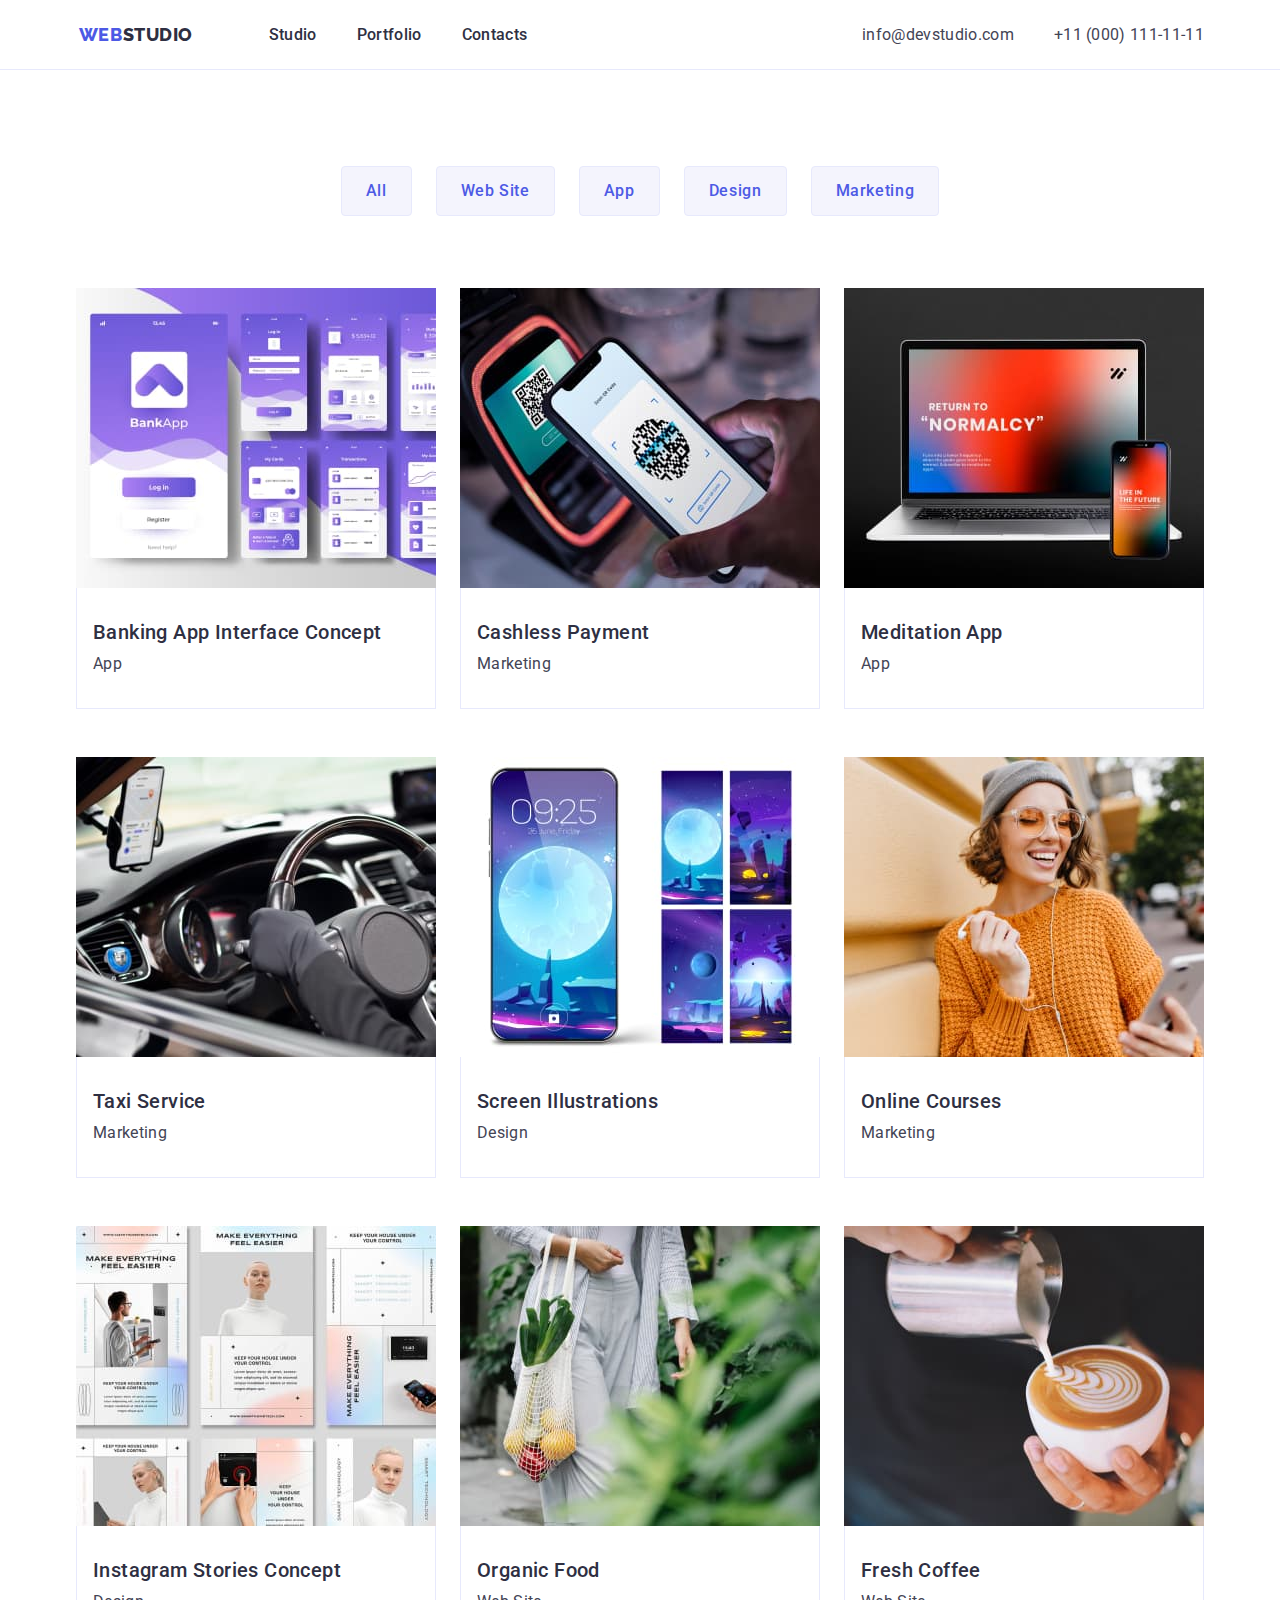
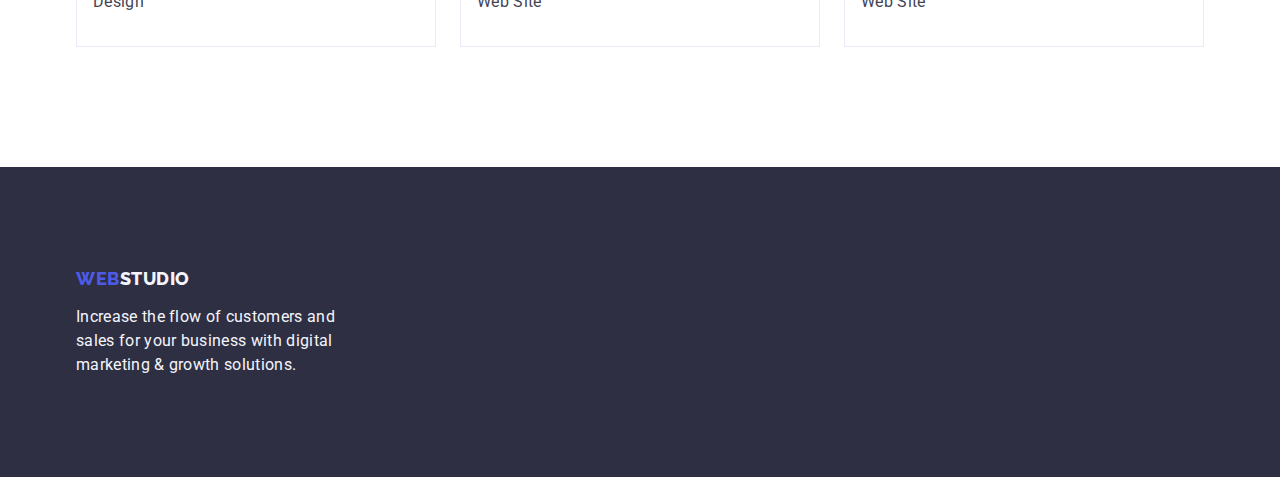
==== portfolio.html @ f6adb778 "Initial commit" ====
<!DOCTYPE html>
<html lang="en">
  <head>
    <meta charset="UTF-8" />
    <meta name="viewport" content="width=device-width, initial-scale=1.0" />
    <title>Portfolio</title>
    <link rel="preconnect" href="https://fonts.googleapis.com" />
    <link rel="preconnect" href="https://fonts.gstatic.com" crossorigin />
    <link
      rel="stylesheet"
      href="https://cdnjs.cloudflare.com/ajax/libs/modern-normalize/1.0.0/modern-normalize.min.css"
    />
    <link
      href="https://fonts.googleapis.com/css2?family=Raleway:wght@800&family=Roboto:wght@400;500;700;900&display=swap"
      rel="stylesheet"
    />

    <link href="css/styles.css" rel="stylesheet" />
  </head>

  <body>
    <header class="header-container">
      <div class="header-position container">
        <nav class="nav">
          <a href="./index.html" class="logo">
            Web<span class="studio-highlight">Studio</span></a
          >

          <ul class="nav-menu">
            <li>
              <a class="nav-menu-link" href="./index.html">Studio</a>
            </li>
            <li>
              <a class="nav-menu-link" href="./portfolio.html">Portfolio</a>
            </li>
            <li>
              <a class="nav-menu-link" href="">Contacts</a>
            </li>
          </ul>
        </nav>

        <address>
          <ul class="contact-list">
            <li>
              <a class="contact-link" href="mailto:info@devstudio.com"
                >info@devstudio.com</a
              >
            </li>
            <li>
              <a class="contact-link" href="tel:+110001111111"
                >+11 (000) 111-11-11</a
              >
            </li>
          </ul>
        </address>
      </div>
    </header>

    <main class="background">
      <section class="section-portfolio">
        <div class="container">
          <h1 class="visually-hidden">...</h1>
          <ul class="nav-button">
            <li><button class="button-style" type="button">All</button></li>
            <li>
              <button class="button-style" type="button">Web Site</button>
            </li>
            <li><button class="button-style" type="button">App</button></li>
            <li><button class="button-style" type="button">Design</button></li>
            <li>
              <button class="button-style" type="button">Marketing</button>
            </li>
          </ul>

          <ul class="list">
            <li class="list-style-portfolio">
              <a class="link-decoration" href="">
                <img
                  src="./images/bank_app.jpg"
                  width="360"
                  height="300"
                  alt="Bank aplications"
                />
                <div class="link-style">
                  <h2 class="photo-list-name">Banking App Interface Concept</h2>
                  <p class="photo-list-type">App</p>
                </div>
              </a>
            </li>

            <li class="list-style-portfolio">
              <a class="link-decoration" href="">
                <img
                  src="./images/telefon.jpg"
                  width="360"
                  height="300"
                  alt="Payment by mobilephone"
                />
                <div class="link-style">
                  <h2 class="photo-list-name">Cashless Payment</h2>
                  <p class="photo-list-type">Marketing</p>
                </div>
              </a>
            </li>
            <li class="list-style-portfolio">
              <a class="link-decoration" href="">
                <img
                  src="./images/laptop.jpg"
                  width="360"
                  height="300"
                  alt="Laptop
            and mobilephone"
                />
                <div class="link-style">
                  <h2 class="photo-list-name">Meditation App</h2>
                  <p class="photo-list-type">App</p>
                </div>
              </a>
            </li>
            <li class="list-style-portfolio">
              <a class="link-decoration" href="">
                <img
                  src="./images/taxi.jpg"
                  width="360"
                  height="300"
                  alt="Car inside"
                />
                <div class="link-style">
                  <h2 class="photo-list-name">Taxi Service</h2>
                  <p class="photo-list-type">Marketing</p>
                </div>
              </a>
            </li>
            <li class="list-style-portfolio">
              <a class="link-decoration" href="">
                <img
                  src="./images/ekrany.jpg"
                  width="360"
                  height="300"
                  alt="Screens"
                />
                <div class="link-style">
                  <h2 class="photo-list-name">Screen Illustrations</h2>
                  <p class="photo-list-type">Design</p>
                </div>
              </a>
            </li>
            <li class="list-style-portfolio">
              <a class="link-decoration" href="">
                <img
                  src="./images/baba.jpg"
                  width="360"
                  height="300"
                  alt="Young women in orange sweater"
                />
                <div class="link-style">
                  <h2 class="photo-list-name">Online Courses</h2>
                  <p class="photo-list-type">Marketing</p>
                </div>
              </a>
            </li>
            <li class="list-style-portfolio">
              <a class="link-decoration" href="">
                <img
                  src="./images/ludzie.jpg"
                  width="360"
                  height="300"
                  alt="People miniatures"
                />
                <div class="link-style">
                  <h2 class="photo-list-name">Instagram Stories Concept</h2>
                  <p class="photo-list-type">Design</p>
                </div>
              </a>
            </li>
            <li class="list-style-portfolio">
              <a class="link-decoration" href="">
                <img
                  src="./images/zakupy.jpg"
                  width="360"
                  height="300"
                  alt="Organic food in the bag"
                />
                <div class="link-style">
                  <h2 class="photo-list-name">Organic Food</h2>
                  <p class="photo-list-type">Web Site</p>
                </div>
              </a>
            </li>
            <li class="list-style-portfolio">
              <a class="link-decoration" href="">
                <img
                  src="./images/kawa.jpg"
                  width="360"
                  height="300"
                  alt="Coffee with milk"
                />
                <div class="link-style">
                  <h2 class="photo-list-name">Fresh Coffee</h2>

                  <p class="photo-list-type">Web Site</p>
                </div>
              </a>
            </li>
          </ul>
        </div>
      </section>
    </main>

    <footer class="footer-container">
      <div class="container">
        <a href="./index.html" class="logo-footer">
          Web<span class="footer-highlight">Studio</span></a
        >
        <p class="footer-text">
          Increase the flow of customers and sales for your business with
          digital marketing & growth solutions.
        </p>
      </div>
    </footer>
  </body>
</html>
---- css/styles.css ----
:root {
  --color-iris: #4d5ae5;
  --color-ocean: #404bbf;
  --color-navyblue: #2e2f42;
  --color-slate: #434455;
  --color-white: white;
  --color-cloud: #f4f4fd;
}

* {
  box-sizing: border-box;
  margin: 0;
  padding: 0;
}

.visually-hidden {
  position: absolute;
  width: 1px;
  height: 1px;
  margin: -1px;
  border: 0;
  padding: 0;
  white-space: nowrap;
  clip-path: inset(100%);
  clip: rect(0 0 0 0);
  overflow: hidden;
}

img {
  display: block;
  max-width: 100%;
  height: auto;
}

.header-container {
  border-bottom: 1px solid #e7e9fc;
  background-color: var(--color-white);
}

.header-position {
  display: flex;

  align-items: center;
}

.container {
  padding: 0 15px;
  margin: 0 auto;
  max-width: 1158px;
}

.nav {
  margin: 0 auto;
  display: flex;

  align-items: center;
}

.nav-menu {
  list-style: none;
  display: flex;
  gap: 40px;
  margin-right: 332px;
}

.nav-menu-link {
  color: var(--color-navyblue);
  font-size: 16px;
  font-weight: 500;
  line-height: 1.5;
  letter-spacing: 0.02em;
  padding: 24px 0;
  text-decoration: none;
}

.nav-menu-link:hover {
  color: var(--color-ocean);
}

.nav-menu-link:focus {
  color: var(--color-ocean);
}

.logo {
  font-family: Raleway, sans-serif;
  font-size: 18px;
  font-weight: 800;
  line-height: 1.17;
  letter-spacing: 0.03em;
  color: var(--color-iris);
  text-transform: uppercase;
  margin-right: 76px;
  padding-top: 24px;
  padding-bottom: 24px;
  display: flex;
  text-decoration: none;
}

.logo .studio-highlight {
  color: var(--color-navyblue);
}

.header-list {
  font-size: 20px;
  font-weight: 500;
  color: var(--color-navyblue);
  line-height: 1.2;
  letter-spacing: 0.02em;
  margin-bottom: 8px;
}

.header-list-type {
  font-size: 16px;
  font-weight: 400;
  line-height: 1.5;
  letter-spacing: 0.02em;
  color: var(--color-slate);
}

.contact-list {
  display: flex;
  gap: 40px;
  list-style: none;
}

.contact-link {
  color: var(--color-slate);
  font-style: normal;
  font-size: 16px;
  font-weight: 400;
  line-height: 1.5;
  letter-spacing: 0.02em;
  text-decoration: none;
}

.contact-link:hover {
  color: var(--color-ocean);
}
.contact-link:focus {
  color: var(--color-ocean);
}

.section-container {
  background-color: var(--color-navyblue);
  padding: 188px 0;
}

.header-index {
  color: var(--WHITE, #fff);
  text-align: center;
  font-size: 56px;
  line-height: 1.07;
  letter-spacing: 0.02em;
  max-width: 496px;
  margin: 0 auto;
  padding-bottom: 48px;
}

.button-header {
  color: var(--color-white);
  font-family: "Roboto", sans-serif;
  font-size: 16px;
  font-weight: 500;
  line-height: 1.5;
  letter-spacing: 0.04em;
  background-color: var(--color-iris);
  cursor: pointer;
  display: block;
  justify-content: center;
  min-width: 169px;
  height: 56px;
  border: none;
  border-radius: 4px;
  margin: 0 auto;
}

.button-header:hover {
  background-color: var(--color-ocean);
}

.button-header:focus {
  background-color: var(--color-ocean);
}

button {
  cursor: pointer;
  border: none;
  border-radius: 4px;
}

.nav-button {
  display: flex;
  list-style: none;
  margin: 0;
  padding-left: 0;
  justify-content: center;
  gap: 24px;
  margin-bottom: 72px;
}

.button-style {
  font-family: "Roboto", sans-serif;
  font-weight: 500;
  font-size: 16px;
  line-height: 1.5;
  letter-spacing: 0.04em;
  color: var(--color-iris);
  background: var(--color-cloud);
  cursor: pointer;
  padding: 12px 24px;
  border: 1px solid #e7e9fc;
}

button:hover {
  background: var(--color-ocean);
  color: var(--color-white);
  border: 1px solid transparent;
}

button:focus {
  background: var(--color-ocean);
  color: var(--color-white);
  border: 1px solid transparent;
}

.section {
  padding: 120px 0;
}

.list-wrapper {
  display: flex;
  list-style: none;
  gap: 24px;
}

.list-style {
  flex-basis: calc((100% - 72px) / 4);
  max-width: calc((100% - 72px) / 4);
}

body {
  font-family: "Roboto", sans-serif;
  color: #434455;
  line-height: 1.6;
  background-color: var(--color-white);
}

.background {
  background-color: var(--color-white);
}

.section-tree {
  padding-bottom: 120px;
}

.title-style {
  font-size: 36px;
  font-weight: 700;
  line-height: 1.11;
  letter-spacing: 0.02em;
  color: var(--color-navyblue);
  text-transform: capitalize;
  margin-bottom: 72px;
}

.photo-item {
  flex-basis: calc((100% - 3 * 16px) / 3);
}

.location {
  text-align: center;
}

.section-four {
  background-color: var(--color-cloud);
  padding-top: 120px;
  padding-bottom: 120px;
}

.section-list-style {
  background-color: var(--color-white);
  flex-basis: calc((100% - 3 * 24px) / 4);
  border-radius: 0px 0px 4px 4px;
}

.header-list-wrapper {
  padding: 32px 0px;
}

.name-list {
  font-size: 20px;
  font-weight: 500;
  color: var(--color-navyblue);
  line-height: 1.2;
  letter-spacing: 0.02em;
  text-align: center;
  margin-bottom: 8px;
}

.position-name {
  font-size: 16px;
  font-weight: 400;
  line-height: 1.5;
  letter-spacing: 0.02em;
  color: var(--color-slate);
  text-align: center;
}

.photo-list-name {
  font-size: 20px;
  font-weight: 500;
  line-height: 1.2;
  letter-spacing: 0.02em;
  color: var(--color-navyblue);
  margin-bottom: 8px;
}

.photo-list-type {
  font-family: Roboto;
  font-size: 16px;
  font-weight: 400;
  line-height: 1.5;
  color: var(--color-slate);
  letter-spacing: 0.02em;
}

.section-portfolio {
  padding-top: 96px;
  padding-bottom: 120px;
}

.link-decoration {
  text-decoration: none;
}

.list {
  display: flex;
  flex-wrap: wrap;
  column-gap: 24px;
  row-gap: 48px;
  list-style: none;
  flex-basis: calc((100% - 48px) / 3);
}

.list-style-portfolio {
  flex-basis: calc((100% - 48px) / 3);
}

.link-style {
  padding: 32px 16px;
  border: 1px solid #e7e9fc;
  border-top: none;

  max-width: 100%;
  height: auto;
}

.footer-container {
  padding: 100px 0;
  background: var(--color-navyblue);
}

.logo-footer {
  font-family: Raleway, sans-serif;
  font-size: 18px;
  font-weight: 800;
  line-height: 1.17;
  letter-spacing: 0.03em;
  color: var(--color-iris);
  text-transform: uppercase;
  margin-bottom: 16px;
  display: inline-block;
  text-decoration: none;
}
.footer-highlight {
  color: var(--color-cloud);
}

.footer-text {
  color: var(--color-cloud);
  font-size: 16px;
  font-weight: 400;
  line-height: 1.5;
  letter-spacing: 0.02em;
  max-width: 264px;
}
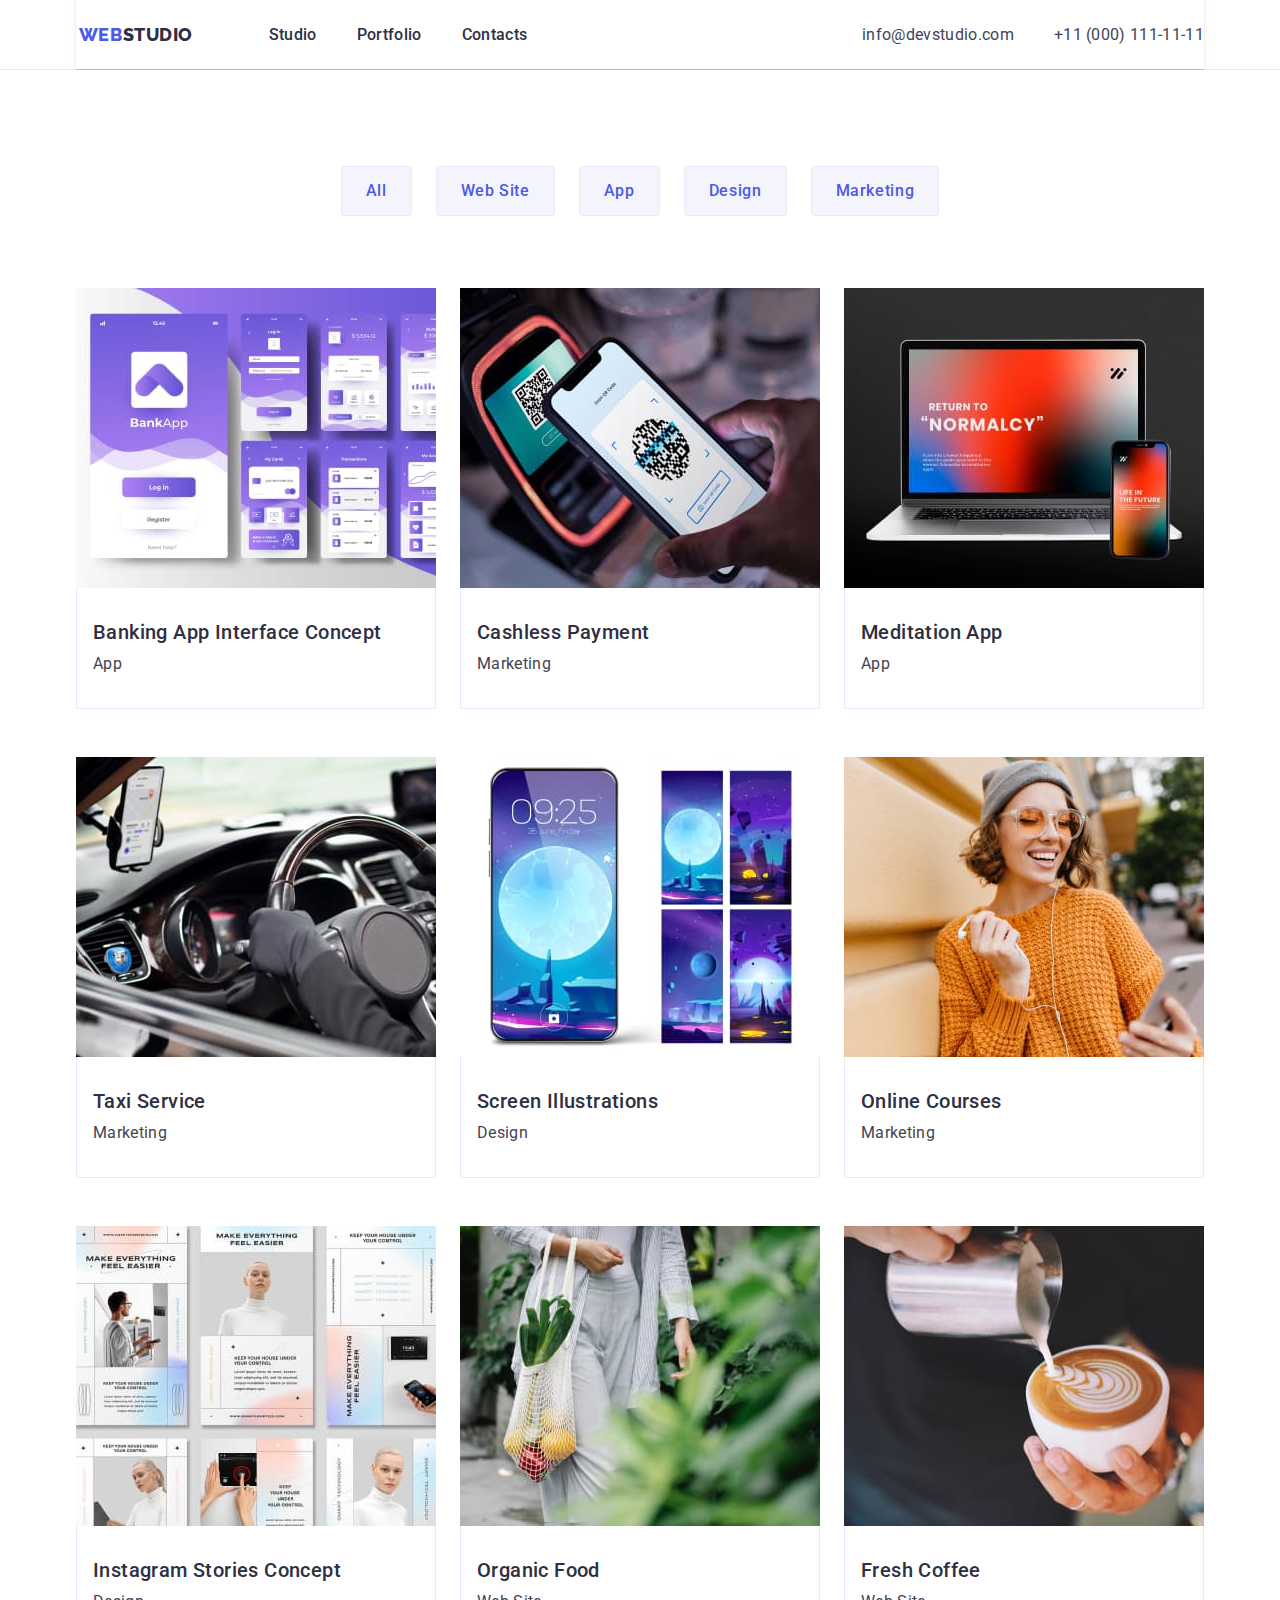
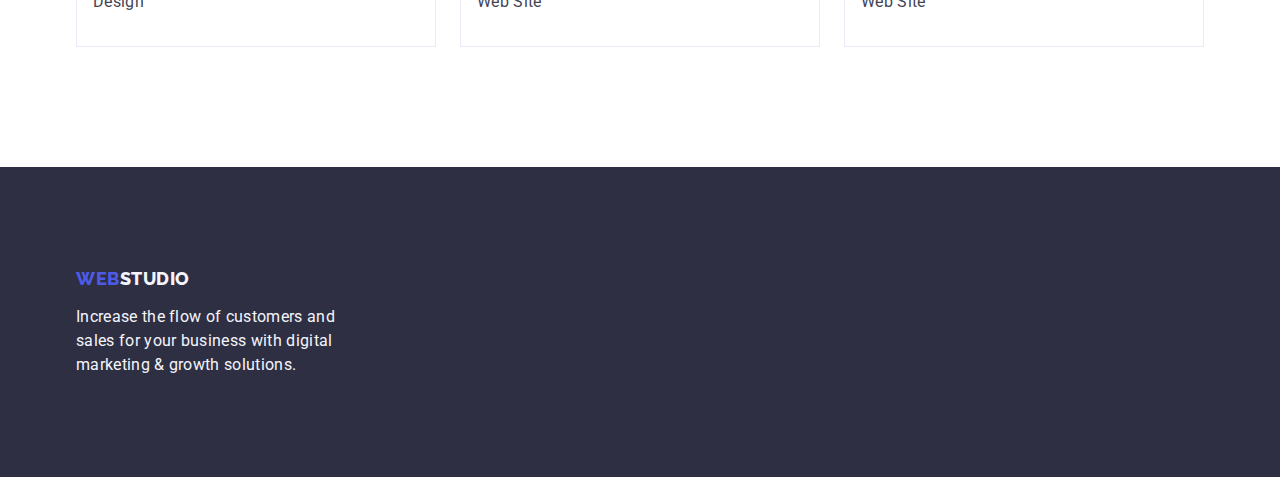
==== commit 0678b81e: "update header" ====
--- a/portfolio.html
+++ b/portfolio.html
@@ -20,39 +20,41 @@
 
   <body>
     <header class="header-container">
-      <div class="header-position container">
-        <nav class="nav">
-          <a href="./index.html" class="logo">
-            Web<span class="studio-highlight">Studio</span></a
-          >
-
-          <ul class="nav-menu">
-            <li>
-              <a class="nav-menu-link" href="./index.html">Studio</a>
-            </li>
-            <li>
-              <a class="nav-menu-link" href="./portfolio.html">Portfolio</a>
-            </li>
-            <li>
-              <a class="nav-menu-link" href="">Contacts</a>
-            </li>
-          </ul>
-        </nav>
-
-        <address>
-          <ul class="contact-list">
-            <li>
-              <a class="contact-link" href="mailto:info@devstudio.com"
-                >info@devstudio.com</a
-              >
-            </li>
-            <li>
-              <a class="contact-link" href="tel:+110001111111"
-                >+11 (000) 111-11-11</a
-              >
-            </li>
-          </ul>
-        </address>
+      <div class="container">
+        <div class="header-position">
+          <nav class="nav">
+            <a href="./index.html" class="logo">
+              Web<span class="studio-highlight">Studio</span></a
+            >
+
+            <ul class="nav-menu">
+              <li>
+                <a class="nav-menu-link" href="./index.html">Studio</a>
+              </li>
+              <li>
+                <a class="nav-menu-link" href="./portfolio.html">Portfolio</a>
+              </li>
+              <li>
+                <a class="nav-menu-link" href="">Contacts</a>
+              </li>
+            </ul>
+          </nav>
+
+          <address>
+            <ul class="contact-list">
+              <li>
+                <a class="contact-link" href="mailto:info@devstudio.com"
+                  >info@devstudio.com</a
+                >
+              </li>
+              <li>
+                <a class="contact-link" href="tel:+110001111111"
+                  >+11 (000) 111-11-11</a
+                >
+              </li>
+            </ul>
+          </address>
+        </div>
       </div>
     </header>
 
--- a/css/styles.css
+++ b/css/styles.css
@@ -5,6 +5,7 @@
   --color-slate: #434455;
   --color-white: white;
   --color-cloud: #f4f4fd;
+  --color-green: #31d0aa;
 }
 
 * {
@@ -39,8 +40,10 @@
 
 .header-position {
   display: flex;
-
   align-items: center;
+  box-shadow: 0px 1px 6px 0px rgba(46, 47, 66, 0.08),
+    0px 1px 1px 0px rgba(46, 47, 66, 0.16),
+    0px 2px 1px 0px rgba(46, 47, 66, 0.08);
 }
 
 .container {
@@ -52,7 +55,6 @@
 .nav {
   margin: 0 auto;
   display: flex;
-
   align-items: center;
 }
 
@@ -140,9 +142,18 @@
   color: var(--color-ocean);
 }
 
-.section-container {
+.layered-background {
   background-color: var(--color-navyblue);
   padding: 188px 0;
+  max-width: 1440px;
+  background-repeat: no-repeat;
+  background-position: center;
+  background-size: cover;
+  background-image: linear-gradient(
+      rgba(46, 47, 66, 0.7),
+      rgba(46, 47, 66, 0.7)
+    ),
+    url(../images/people-office.jpg);
 }
 
 .header-index {
@@ -215,15 +226,19 @@
   background: var(--color-ocean);
   color: var(--color-white);
   border: 1px solid transparent;
+  box-shadow: 0px 2px 2px 0px rgba(0, 0, 0, 0.12),
+    0px 2px 1px 0px rgba(0, 0, 0, 0.08), 0px 3px 1px 0px rgba(0, 0, 0, 0.1);
 }
 
 button:focus {
   background: var(--color-ocean);
   color: var(--color-white);
   border: 1px solid transparent;
-}
-
-.section {
+  box-shadow: 0px 2px 2px 0px rgba(0, 0, 0, 0.12),
+    0px 2px 1px 0px rgba(0, 0, 0, 0.08), 0px 3px 1px 0px rgba(0, 0, 0, 0.1);
+}
+
+.section-two {
   padding: 120px 0;
 }
 
@@ -236,6 +251,21 @@
 .list-style {
   flex-basis: calc((100% - 72px) / 4);
   max-width: calc((100% - 72px) / 4);
+}
+
+.icon-list-wrapper {
+  display: flex;
+  align-items: center;
+  justify-content: center;
+  height: 112px;
+  background-color: var(--color-cloud);
+  border-radius: 4px;
+  margin-bottom: 8px;
+}
+
+.icon-list {
+  width: 64px;
+  height: 64px;
 }
 
 body {
@@ -281,6 +311,9 @@
   background-color: var(--color-white);
   flex-basis: calc((100% - 3 * 24px) / 4);
   border-radius: 0px 0px 4px 4px;
+  box-shadow: 0px 2px 1px 0px rgba(46, 47, 66, 0.08),
+    0px 1px 1px 0px rgba(46, 47, 66, 0.16),
+    0px 1px 6px 0px rgba(46, 47, 66, 0.08);
 }
 
 .header-list-wrapper {
@@ -304,6 +337,49 @@
   letter-spacing: 0.02em;
   color: var(--color-slate);
   text-align: center;
+}
+
+.team-social {
+  display: flex;
+  justify-content: center;
+  gap: 24px;
+}
+
+.team-social-icon {
+  width: 40px;
+  height: 40px;
+  list-style: none;
+  gap: 24px;
+  margin-top: 8px;
+}
+
+.team-social-icon-link {
+  width: 100%;
+  height: 100%;
+  background-color: #4d5ae5;
+  border-radius: 50%;
+  display: flex;
+  align-items: center;
+  justify-content: center;
+}
+
+.team-social-icon-link:hover {
+  background-color: var(--color-ocean);
+}
+
+.team-social-icon-link:focus {
+  background-color: var(--color-ocean);
+}
+
+.social-icon-color {
+  width: 16px;
+  height: 16px;
+  fill: #f4f4fd;
+  display: inline-block;
+  width: 1em;
+  height: 1em;
+  stroke-width: 0;
+  stroke: currentColor;
 }
 
 .photo-list-name {
@@ -344,13 +420,23 @@
 
 .list-style-portfolio {
   flex-basis: calc((100% - 48px) / 3);
+  display: block;
+}
+
+.list-style-portfolio:hover {
+  box-shadow: 0px 1px 6px rgba(46, 47, 66, 0.08),
+    0px 1px 1px rgba(46, 47, 66, 0.16), 0px 2px 1px rgba(46, 47, 66, 0.08);
+}
+
+.list-style-portfolio:focus {
+  box-shadow: 0px 1px 6px rgba(46, 47, 66, 0.08),
+    0px 1px 1px rgba(46, 47, 66, 0.16), 0px 2px 1px rgba(46, 47, 66, 0.08);
 }
 
 .link-style {
   padding: 32px 16px;
   border: 1px solid #e7e9fc;
   border-top: none;
-
   max-width: 100%;
   height: auto;
 }
@@ -358,6 +444,15 @@
 .footer-container {
   padding: 100px 0;
   background: var(--color-navyblue);
+}
+
+.footer-logo-wrapper {
+  margin-right: 120px;
+}
+
+.footer-position {
+  display: flex;
+  align-items: baseline;
 }
 
 .logo-footer {
@@ -384,3 +479,49 @@
   letter-spacing: 0.02em;
   max-width: 264px;
 }
+
+.social-text {
+  font-weight: 500;
+  font-size: 16px;
+  line-height: 1.5;
+  letter-spacing: 0.02em;
+  color: var(--color-white);
+  margin-bottom: 16px;
+}
+
+.footer-social-position {
+  display: flex;
+
+  gap: 16px;
+}
+
+.footer-social-icon {
+  height: 40px;
+  width: 40px;
+  list-style: none;
+  gap: 16px;
+}
+
+.footer-social-link {
+  width: 100%;
+  height: 100%;
+  background-color: var(--color-iris);
+  border-radius: 50%;
+  display: flex;
+  align-items: center;
+  justify-content: center;
+}
+
+.footer-social-link:focus {
+  background-color: var(--color-green);
+}
+
+.footer-social-link:hover {
+  background-color: var(--color-green);
+}
+
+.footer-social-icon-color {
+  fill: var(--color-cloud);
+  width: 24px;
+  height: 24px;
+}
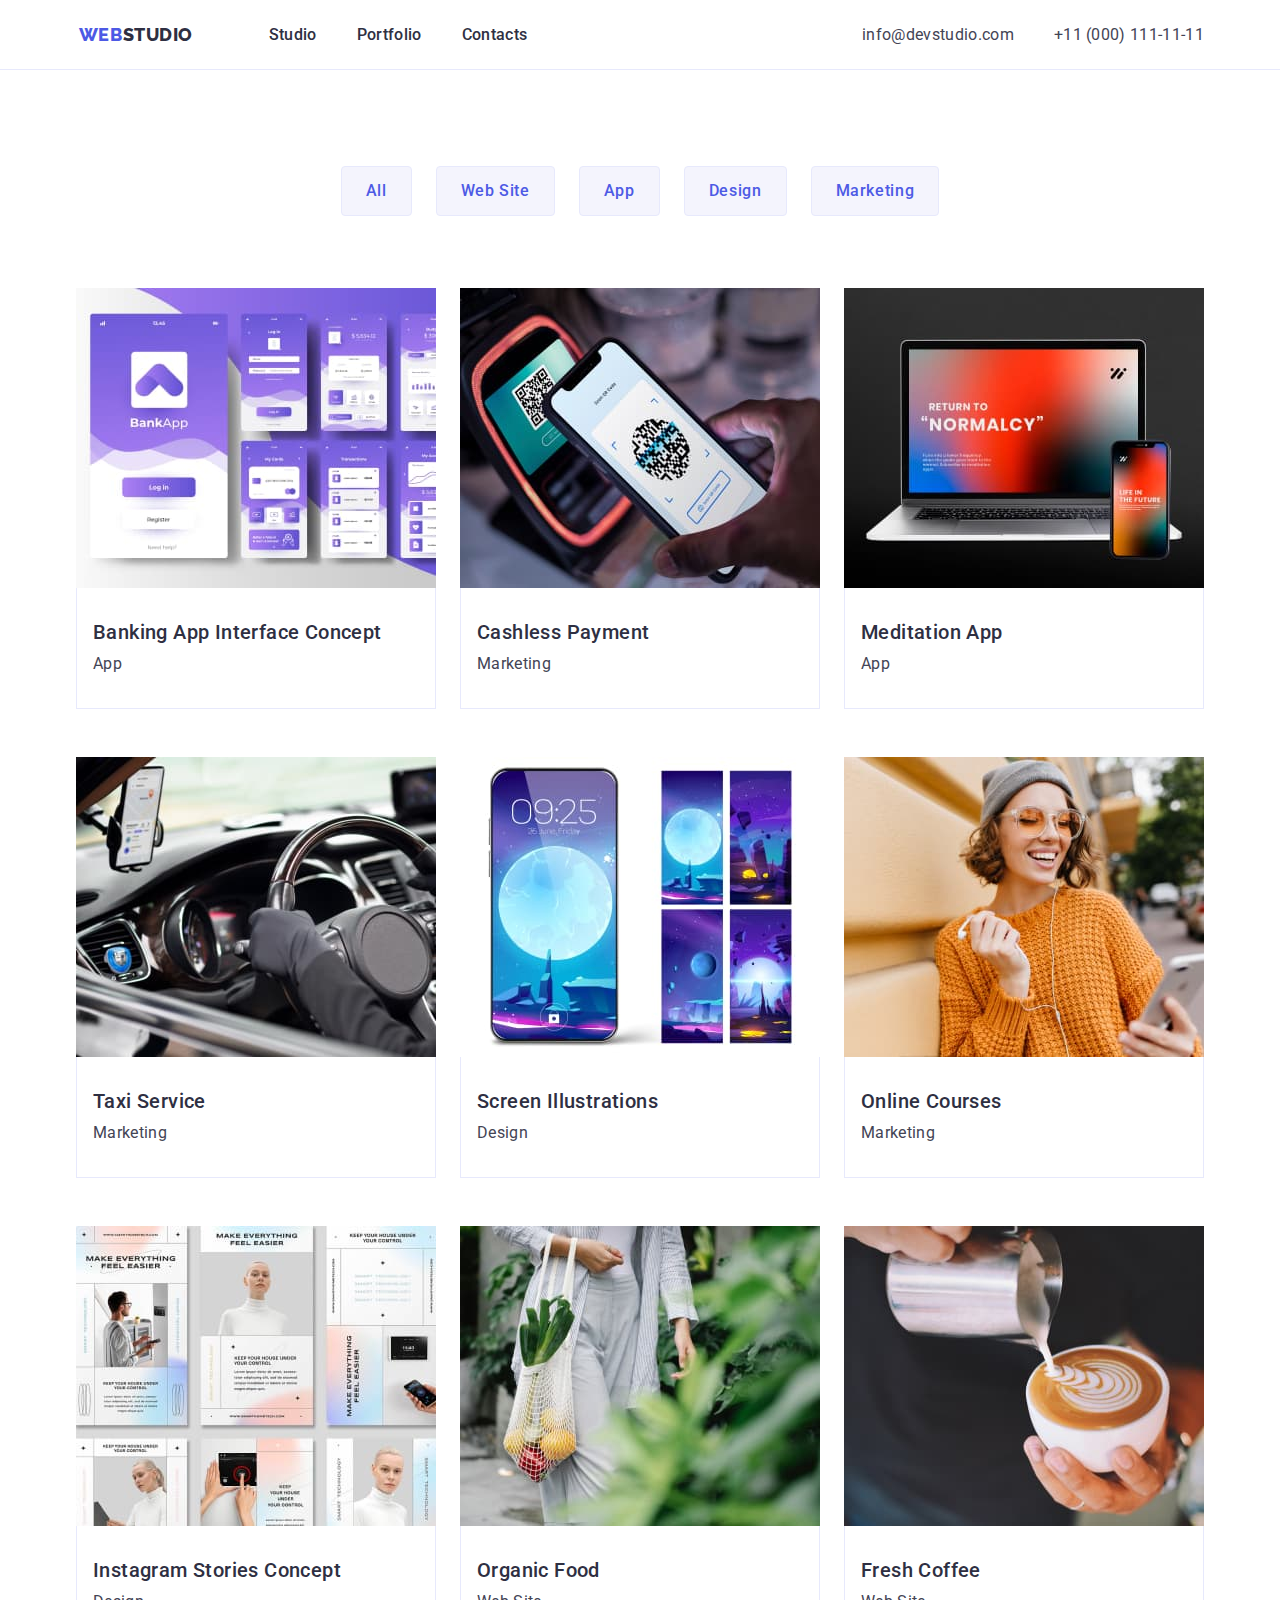
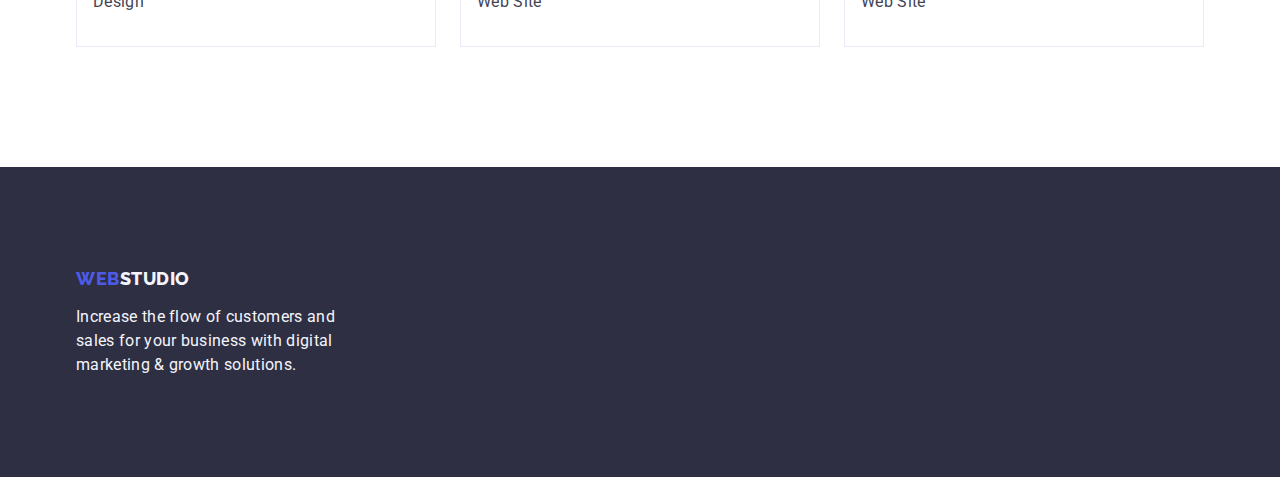
==== commit 7c6c4ea0: "update footer" ====
--- a/portfolio.html
+++ b/portfolio.html
@@ -20,41 +20,39 @@
 
   <body>
     <header class="header-container">
-      <div class="container">
-        <div class="header-position">
-          <nav class="nav">
-            <a href="./index.html" class="logo">
-              Web<span class="studio-highlight">Studio</span></a
-            >
-
-            <ul class="nav-menu">
-              <li>
-                <a class="nav-menu-link" href="./index.html">Studio</a>
-              </li>
-              <li>
-                <a class="nav-menu-link" href="./portfolio.html">Portfolio</a>
-              </li>
-              <li>
-                <a class="nav-menu-link" href="">Contacts</a>
-              </li>
-            </ul>
-          </nav>
-
-          <address>
-            <ul class="contact-list">
-              <li>
-                <a class="contact-link" href="mailto:info@devstudio.com"
-                  >info@devstudio.com</a
-                >
-              </li>
-              <li>
-                <a class="contact-link" href="tel:+110001111111"
-                  >+11 (000) 111-11-11</a
-                >
-              </li>
-            </ul>
-          </address>
-        </div>
+      <div class="header-position">
+        <nav class="nav">
+          <a href="./index.html" class="logo">
+            Web<span class="studio-highlight">Studio</span></a
+          >
+
+          <ul class="nav-menu">
+            <li>
+              <a class="nav-menu-link" href="./index.html">Studio</a>
+            </li>
+            <li>
+              <a class="nav-menu-link" href="./portfolio.html">Portfolio</a>
+            </li>
+            <li>
+              <a class="nav-menu-link" href="">Contacts</a>
+            </li>
+          </ul>
+        </nav>
+
+        <address>
+          <ul class="contact-list">
+            <li>
+              <a class="contact-link" href="mailto:info@devstudio.com"
+                >info@devstudio.com</a
+              >
+            </li>
+            <li>
+              <a class="contact-link" href="tel:+110001111111"
+                >+11 (000) 111-11-11</a
+              >
+            </li>
+          </ul>
+        </address>
       </div>
     </header>
 
--- a/css/styles.css
+++ b/css/styles.css
@@ -38,12 +38,18 @@
   background-color: var(--color-white);
 }
 
+.box-shadow {
+  box-shadow: 0px 2px 1px rgba(46, 47, 66, 0.08),
+    0px 1px 1px rgba(46, 47, 66, 0.16), 0px 1px 6px rgba(46, 47, 66, 0.08);
+}
+
 .header-position {
+  padding: 0 15px;
+  margin: 0 auto;
+  max-width: 1158px;
   display: flex;
   align-items: center;
-  box-shadow: 0px 1px 6px 0px rgba(46, 47, 66, 0.08),
-    0px 1px 1px 0px rgba(46, 47, 66, 0.16),
-    0px 2px 1px 0px rgba(46, 47, 66, 0.08);
+  justify-content: center;
 }
 
 .container {
@@ -453,6 +459,9 @@
 .footer-position {
   display: flex;
   align-items: baseline;
+  padding: 0 15px;
+  margin: 0 auto;
+  max-width: 1158px;
 }
 
 .logo-footer {
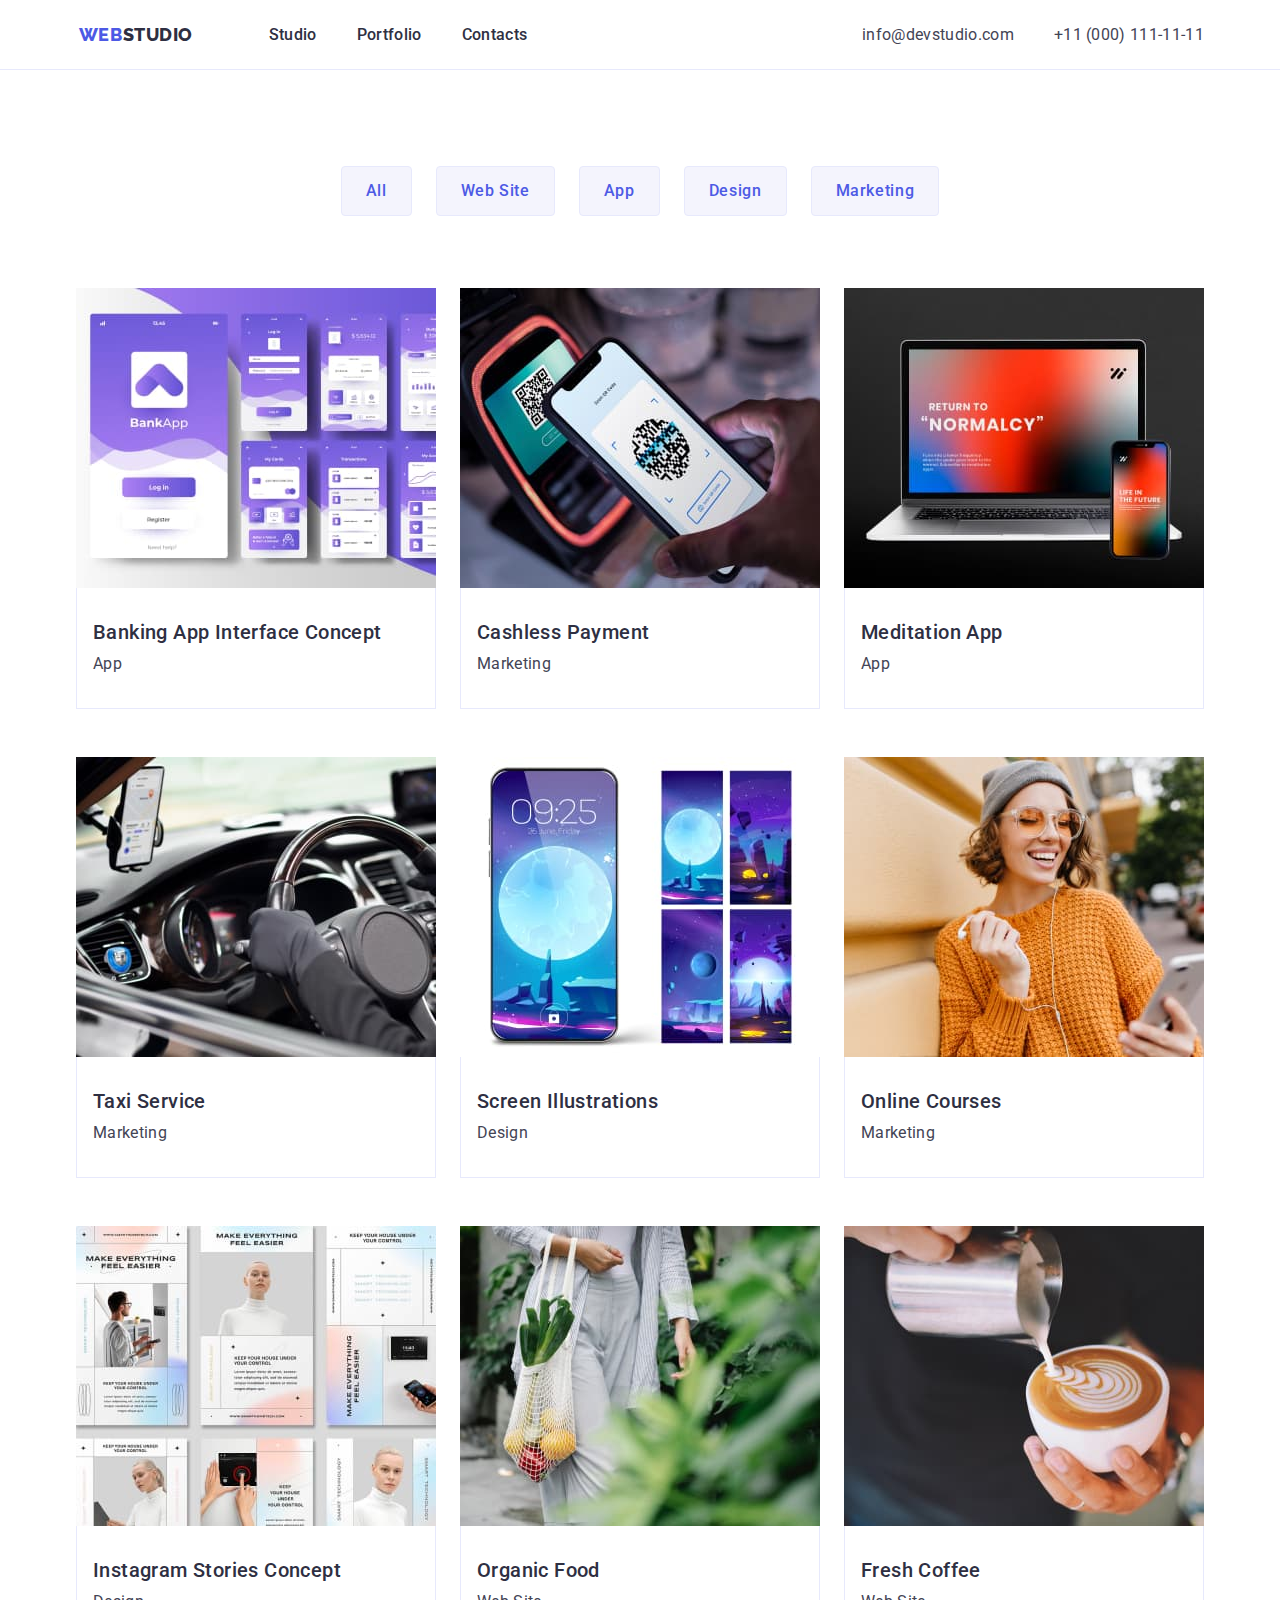
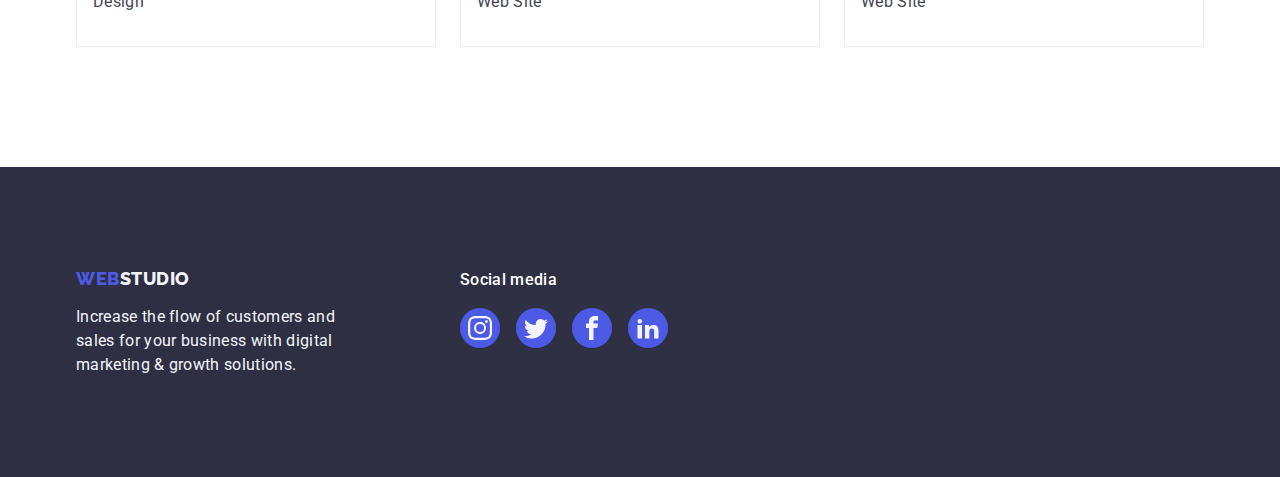
==== commit 9c21a199: "update" ====
--- a/portfolio.html
+++ b/portfolio.html
@@ -208,14 +208,57 @@
     </main>
 
     <footer class="footer-container">
-      <div class="container">
-        <a href="./index.html" class="logo-footer">
-          Web<span class="footer-highlight">Studio</span></a
-        >
-        <p class="footer-text">
-          Increase the flow of customers and sales for your business with
-          digital marketing & growth solutions.
-        </p>
+      <div class="footer-position">
+        <div class="footer-logo-wrapper">
+          <a href="./index.html" class="logo-footer">
+            Web<span class="footer-highlight">Studio</span></a
+          >
+          <p class="footer-text">
+            Increase the flow of customers and sales for your business with
+            digital marketing & growth solutions.
+          </p>
+        </div>
+        <div>
+          <p class="social-text">Social media</p>
+          <ul class="footer-social-position">
+            <li class="footer-social-icon">
+              <a class="footer-social-link" href="">
+                <svg width="24" height="24" class="footer-social-icon-color">
+                  <use
+                    href="./images/icons.svg/symbol-defs.svg#icon-instagram-2"
+                  ></use>
+                </svg>
+              </a>
+            </li>
+            <li class="footer-social-icon">
+              <a class="footer-social-link" href="">
+                <svg width="24" height="24" class="footer-social-icon-color">
+                  <use
+                    href="./images/icons.svg/symbol-defs.svg#icon-twitter"
+                  ></use>
+                </svg>
+              </a>
+            </li>
+            <li class="footer-social-icon">
+              <a class="footer-social-link" href="">
+                <svg width="24" height="24" class="footer-social-icon-color">
+                  <use
+                    href="./images/icons.svg/symbol-defs.svg#icon-facebook"
+                  ></use>
+                </svg>
+              </a>
+            </li>
+            <li class="footer-social-icon">
+              <a class="footer-social-link" href="">
+                <svg width="24" height="24" class="footer-social-icon-color">
+                  <use
+                    href="./images/icons.svg/symbol-defs.svg#icon-linkedin2"
+                  ></use>
+                </svg>
+              </a>
+            </li>
+          </ul>
+        </div>
       </div>
     </footer>
   </body>
--- a/css/styles.css
+++ b/css/styles.css
@@ -6,6 +6,7 @@
   --color-white: white;
   --color-cloud: #f4f4fd;
   --color-green: #31d0aa;
+  --color-light-slate: #8e8f99;
 }
 
 * {
@@ -378,8 +379,6 @@
 }
 
 .social-icon-color {
-  width: 16px;
-  height: 16px;
   fill: #f4f4fd;
   display: inline-block;
   width: 1em;
@@ -445,6 +444,53 @@
   border-top: none;
   max-width: 100%;
   height: auto;
+}
+
+.section-five {
+  padding: 120px 0;
+}
+
+.customers {
+  font-size: 36px;
+  line-height: 1.11;
+  color: var(--color-navyblue);
+  margin-bottom: 72px;
+}
+
+.logo-icons-position {
+  display: flex;
+  gap: 24px;
+  list-style: none;
+}
+
+.logo-icon {
+  width: calc((100% - 120px) / 6);
+  height: 88px;
+}
+
+.logo-icon-link {
+  width: 100%;
+  height: 100%;
+  border: 1px solid #8e8f99;
+  border-radius: 4px;
+  display: flex;
+  align-items: center;
+  justify-content: center;
+  color: var(--color-light-slate);
+}
+
+.logo-icon-link:hover {
+  border-color: var(--color-ocean);
+  color: var(--color-ocean);
+}
+
+.logo-icon-link:focus {
+  border-color: var(--color-ocean);
+  color: var(--color-ocean);
+}
+
+.logo-icon-color {
+  fill: currentColor;
 }
 
 .footer-container {
@@ -531,6 +577,4 @@
 
 .footer-social-icon-color {
   fill: var(--color-cloud);
-  width: 24px;
-  height: 24px;
-}
+}
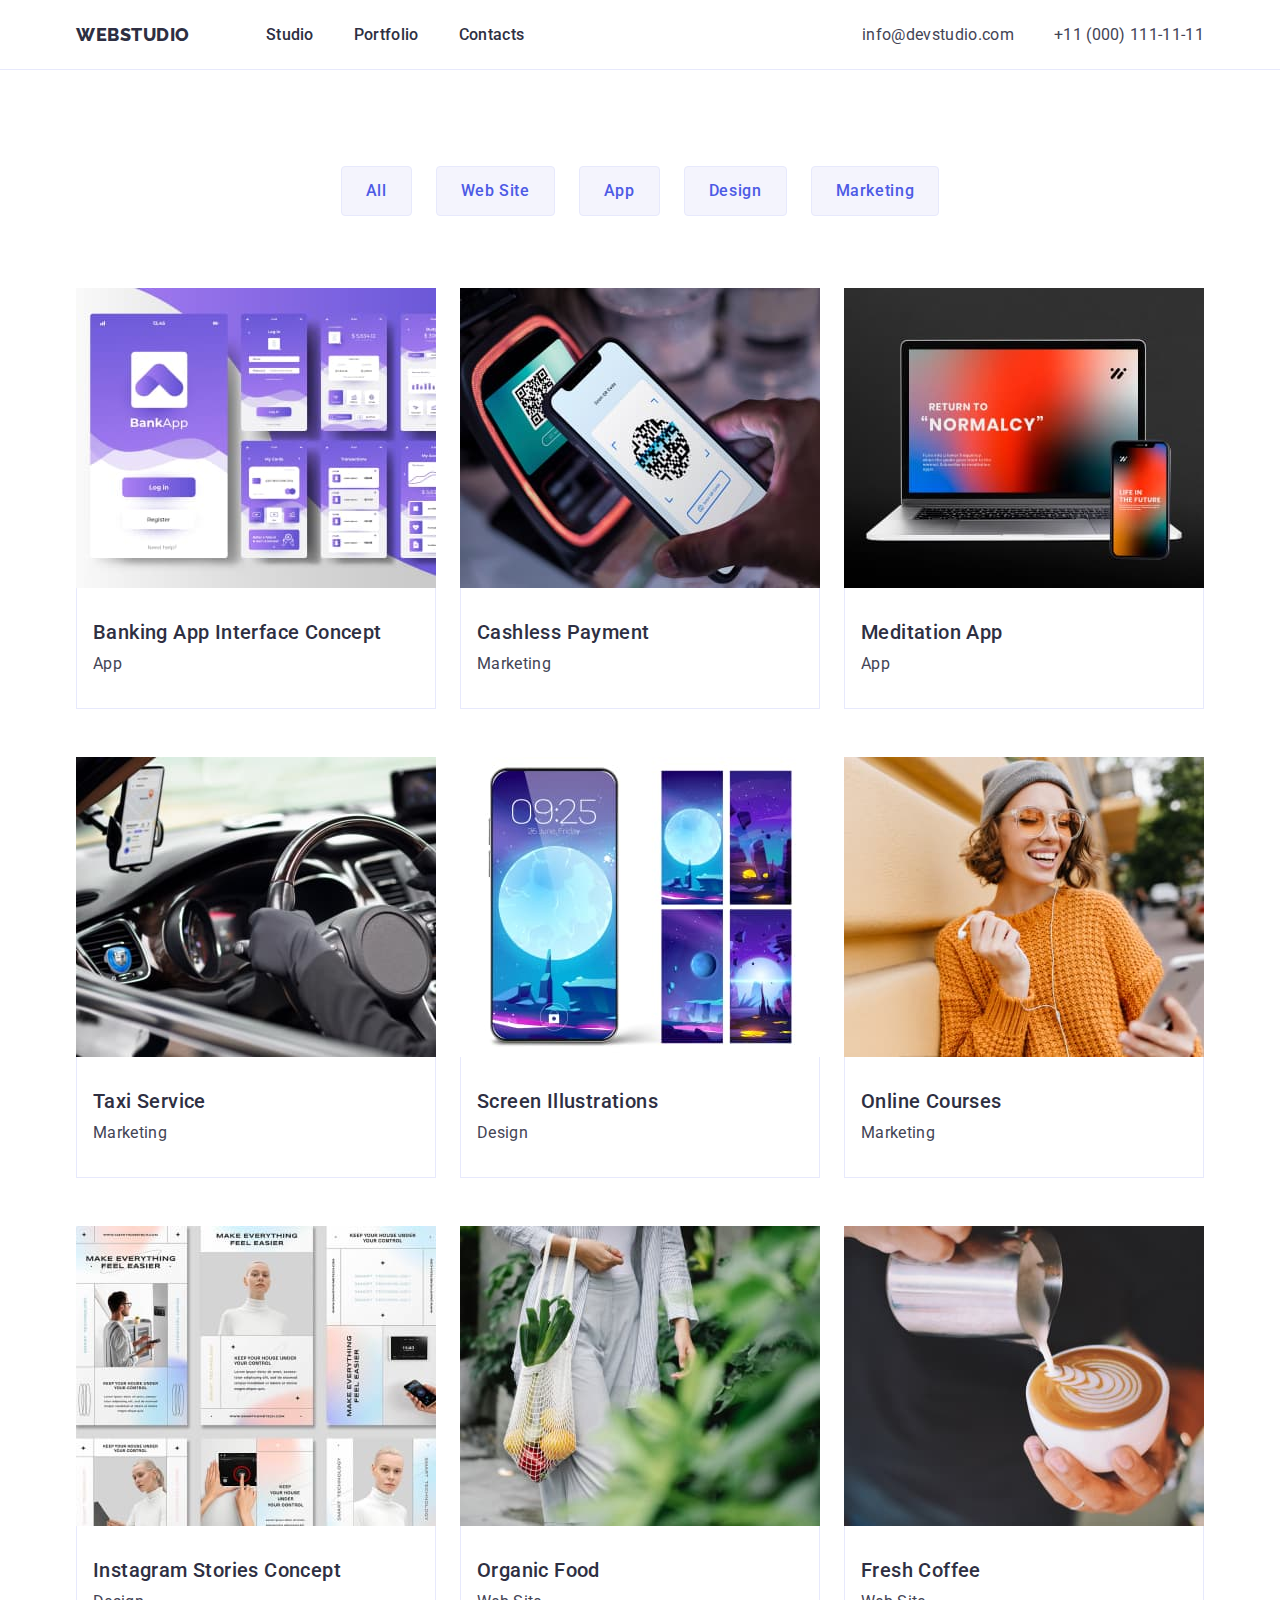
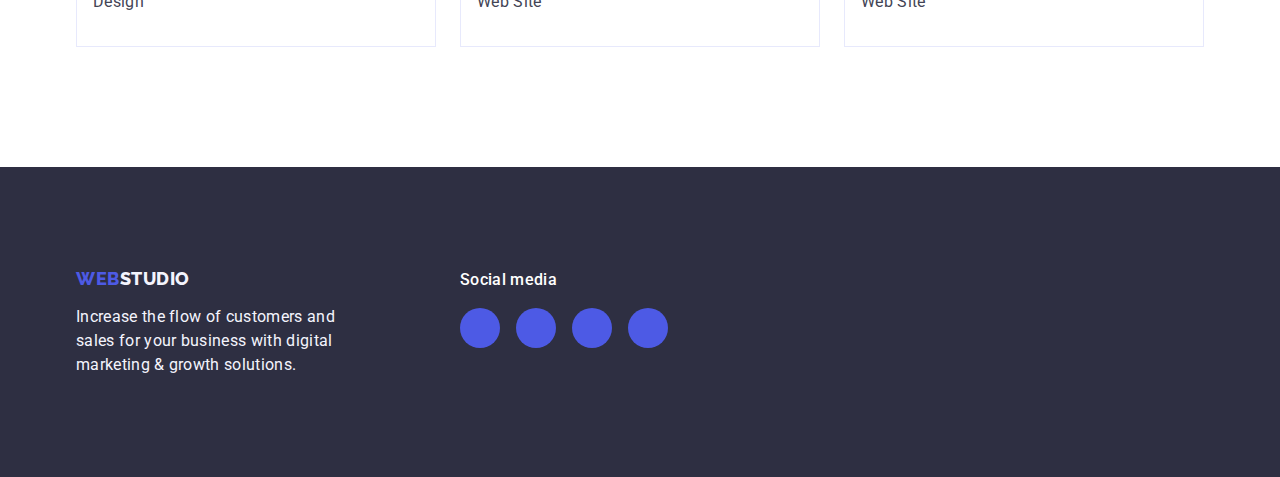
==== commit 9e4c87c3: "update" ====
--- a/portfolio.html
+++ b/portfolio.html
@@ -40,7 +40,7 @@
         </nav>
 
         <address>
-          <ul class="contact-list">
+          <ul class="nav-menu">
             <li>
               <a class="contact-link" href="mailto:info@devstudio.com"
                 >info@devstudio.com</a
@@ -224,36 +224,28 @@
             <li class="footer-social-icon">
               <a class="footer-social-link" href="">
                 <svg width="24" height="24" class="footer-social-icon-color">
-                  <use
-                    href="./images/icons.svg/symbol-defs.svg#icon-instagram-2"
-                  ></use>
-                </svg>
-              </a>
-            </li>
-            <li class="footer-social-icon">
-              <a class="footer-social-link" href="">
-                <svg width="24" height="24" class="footer-social-icon-color">
-                  <use
-                    href="./images/icons.svg/symbol-defs.svg#icon-twitter"
-                  ></use>
-                </svg>
-              </a>
-            </li>
-            <li class="footer-social-icon">
-              <a class="footer-social-link" href="">
-                <svg width="24" height="24" class="footer-social-icon-color">
-                  <use
-                    href="./images/icons.svg/symbol-defs.svg#icon-facebook"
-                  ></use>
-                </svg>
-              </a>
-            </li>
-            <li class="footer-social-icon">
-              <a class="footer-social-link" href="">
-                <svg width="24" height="24" class="footer-social-icon-color">
-                  <use
-                    href="./images/icons.svg/symbol-defs.svg#icon-linkedin2"
-                  ></use>
+                  <use href="./images/icons.svg#icon-instagram-2"></use>
+                </svg>
+              </a>
+            </li>
+            <li class="footer-social-icon">
+              <a class="footer-social-link" href="">
+                <svg width="24" height="24" class="footer-social-icon-color">
+                  <use href="./images/icons.svg#icon-twitter"></use>
+                </svg>
+              </a>
+            </li>
+            <li class="footer-social-icon">
+              <a class="footer-social-link" href="">
+                <svg width="24" height="24" class="footer-social-icon-color">
+                  <use href="./images/icons.svg#icon-facebook"></use>
+                </svg>
+              </a>
+            </li>
+            <li class="footer-social-icon">
+              <a class="footer-social-link" href="">
+                <svg width="24" height="24" class="footer-social-icon-color">
+                  <use href="./images/icons.svg#icon-linkedin2"></use>
                 </svg>
               </a>
             </li>
--- a/css/styles.css
+++ b/css/styles.css
@@ -37,20 +37,17 @@
 .header-container {
   border-bottom: 1px solid #e7e9fc;
   background-color: var(--color-white);
-}
-
-.box-shadow {
   box-shadow: 0px 2px 1px rgba(46, 47, 66, 0.08),
     0px 1px 1px rgba(46, 47, 66, 0.16), 0px 1px 6px rgba(46, 47, 66, 0.08);
 }
 
 .header-position {
   padding: 0 15px;
+  max-width: 1158px;
   margin: 0 auto;
-  max-width: 1158px;
   display: flex;
   align-items: center;
-  justify-content: center;
+  justify-content: space-between;
 }
 
 .container {
@@ -60,7 +57,6 @@
 }
 
 .nav {
-  margin: 0 auto;
   display: flex;
   align-items: center;
 }
@@ -69,12 +65,10 @@
   list-style: none;
   display: flex;
   gap: 40px;
-  margin-right: 332px;
 }
 
 .nav-menu-link {
   color: var(--color-navyblue);
-  font-size: 16px;
   font-weight: 500;
   line-height: 1.5;
   letter-spacing: 0.02em;
@@ -82,10 +76,7 @@
   text-decoration: none;
 }
 
-.nav-menu-link:hover {
-  color: var(--color-ocean);
-}
-
+.nav-menu-link:hover,
 .nav-menu-link:focus {
   color: var(--color-ocean);
 }
@@ -105,7 +96,8 @@
   text-decoration: none;
 }
 
-.logo .studio-highlight {
+.logo,
+.studio-highlight {
   color: var(--color-navyblue);
 }
 
@@ -120,31 +112,20 @@
 
 .header-list-type {
   font-size: 16px;
-  font-weight: 400;
   line-height: 1.5;
   letter-spacing: 0.02em;
   color: var(--color-slate);
-}
-
-.contact-list {
-  display: flex;
-  gap: 40px;
-  list-style: none;
 }
 
 .contact-link {
   color: var(--color-slate);
   font-style: normal;
-  font-size: 16px;
-  font-weight: 400;
   line-height: 1.5;
   letter-spacing: 0.02em;
   text-decoration: none;
 }
 
-.contact-link:hover {
-  color: var(--color-ocean);
-}
+.contact-link:hover,
 .contact-link:focus {
   color: var(--color-ocean);
 }
@@ -192,10 +173,7 @@
   margin: 0 auto;
 }
 
-.button-header:hover {
-  background-color: var(--color-ocean);
-}
-
+.button-header:hover,
 .button-header:focus {
   background-color: var(--color-ocean);
 }
@@ -229,14 +207,7 @@
   border: 1px solid #e7e9fc;
 }
 
-button:hover {
-  background: var(--color-ocean);
-  color: var(--color-white);
-  border: 1px solid transparent;
-  box-shadow: 0px 2px 2px 0px rgba(0, 0, 0, 0.12),
-    0px 2px 1px 0px rgba(0, 0, 0, 0.08), 0px 3px 1px 0px rgba(0, 0, 0, 0.1);
-}
-
+button:hover,
 button:focus {
   background: var(--color-ocean);
   color: var(--color-white);
@@ -245,8 +216,12 @@
     0px 2px 1px 0px rgba(0, 0, 0, 0.08), 0px 3px 1px 0px rgba(0, 0, 0, 0.1);
 }
 
-.section-two {
+.section-two-five {
   padding: 120px 0;
+}
+
+.section-tree {
+  padding-bottom: 120px;
 }
 
 .list-wrapper {
@@ -284,10 +259,6 @@
 
 .background {
   background-color: var(--color-white);
-}
-
-.section-tree {
-  padding-bottom: 120px;
 }
 
 .title-style {
@@ -338,8 +309,6 @@
 }
 
 .position-name {
-  font-size: 16px;
-  font-weight: 400;
   line-height: 1.5;
   letter-spacing: 0.02em;
   color: var(--color-slate);
@@ -370,10 +339,7 @@
   justify-content: center;
 }
 
-.team-social-icon-link:hover {
-  background-color: var(--color-ocean);
-}
-
+.team-social-icon-link:hover,
 .team-social-icon-link:focus {
   background-color: var(--color-ocean);
 }
@@ -398,8 +364,6 @@
 
 .photo-list-type {
   font-family: Roboto;
-  font-size: 16px;
-  font-weight: 400;
   line-height: 1.5;
   color: var(--color-slate);
   letter-spacing: 0.02em;
@@ -412,6 +376,7 @@
 
 .link-decoration {
   text-decoration: none;
+  display: block;
 }
 
 .list {
@@ -428,12 +393,8 @@
   display: block;
 }
 
-.list-style-portfolio:hover {
-  box-shadow: 0px 1px 6px rgba(46, 47, 66, 0.08),
-    0px 1px 1px rgba(46, 47, 66, 0.16), 0px 2px 1px rgba(46, 47, 66, 0.08);
-}
-
-.list-style-portfolio:focus {
+.link-decoration:hover,
+.link-decoration:focus {
   box-shadow: 0px 1px 6px rgba(46, 47, 66, 0.08),
     0px 1px 1px rgba(46, 47, 66, 0.16), 0px 2px 1px rgba(46, 47, 66, 0.08);
 }
@@ -446,21 +407,11 @@
   height: auto;
 }
 
-.section-five {
-  padding: 120px 0;
-}
-
 .customers {
   font-size: 36px;
   line-height: 1.11;
   color: var(--color-navyblue);
   margin-bottom: 72px;
-}
-
-.logo-icons-position {
-  display: flex;
-  gap: 24px;
-  list-style: none;
 }
 
 .logo-icon {
@@ -479,11 +430,7 @@
   color: var(--color-light-slate);
 }
 
-.logo-icon-link:hover {
-  border-color: var(--color-ocean);
-  color: var(--color-ocean);
-}
-
+.logo-icon-link:hover,
 .logo-icon-link:focus {
   border-color: var(--color-ocean);
   color: var(--color-ocean);
@@ -528,8 +475,6 @@
 
 .footer-text {
   color: var(--color-cloud);
-  font-size: 16px;
-  font-weight: 400;
   line-height: 1.5;
   letter-spacing: 0.02em;
   max-width: 264px;
@@ -537,7 +482,6 @@
 
 .social-text {
   font-weight: 500;
-  font-size: 16px;
   line-height: 1.5;
   letter-spacing: 0.02em;
   color: var(--color-white);
@@ -546,7 +490,6 @@
 
 .footer-social-position {
   display: flex;
-
   gap: 16px;
 }
 
@@ -567,10 +510,7 @@
   justify-content: center;
 }
 
-.footer-social-link:focus {
-  background-color: var(--color-green);
-}
-
+.footer-social-link:focus,
 .footer-social-link:hover {
   background-color: var(--color-green);
 }
